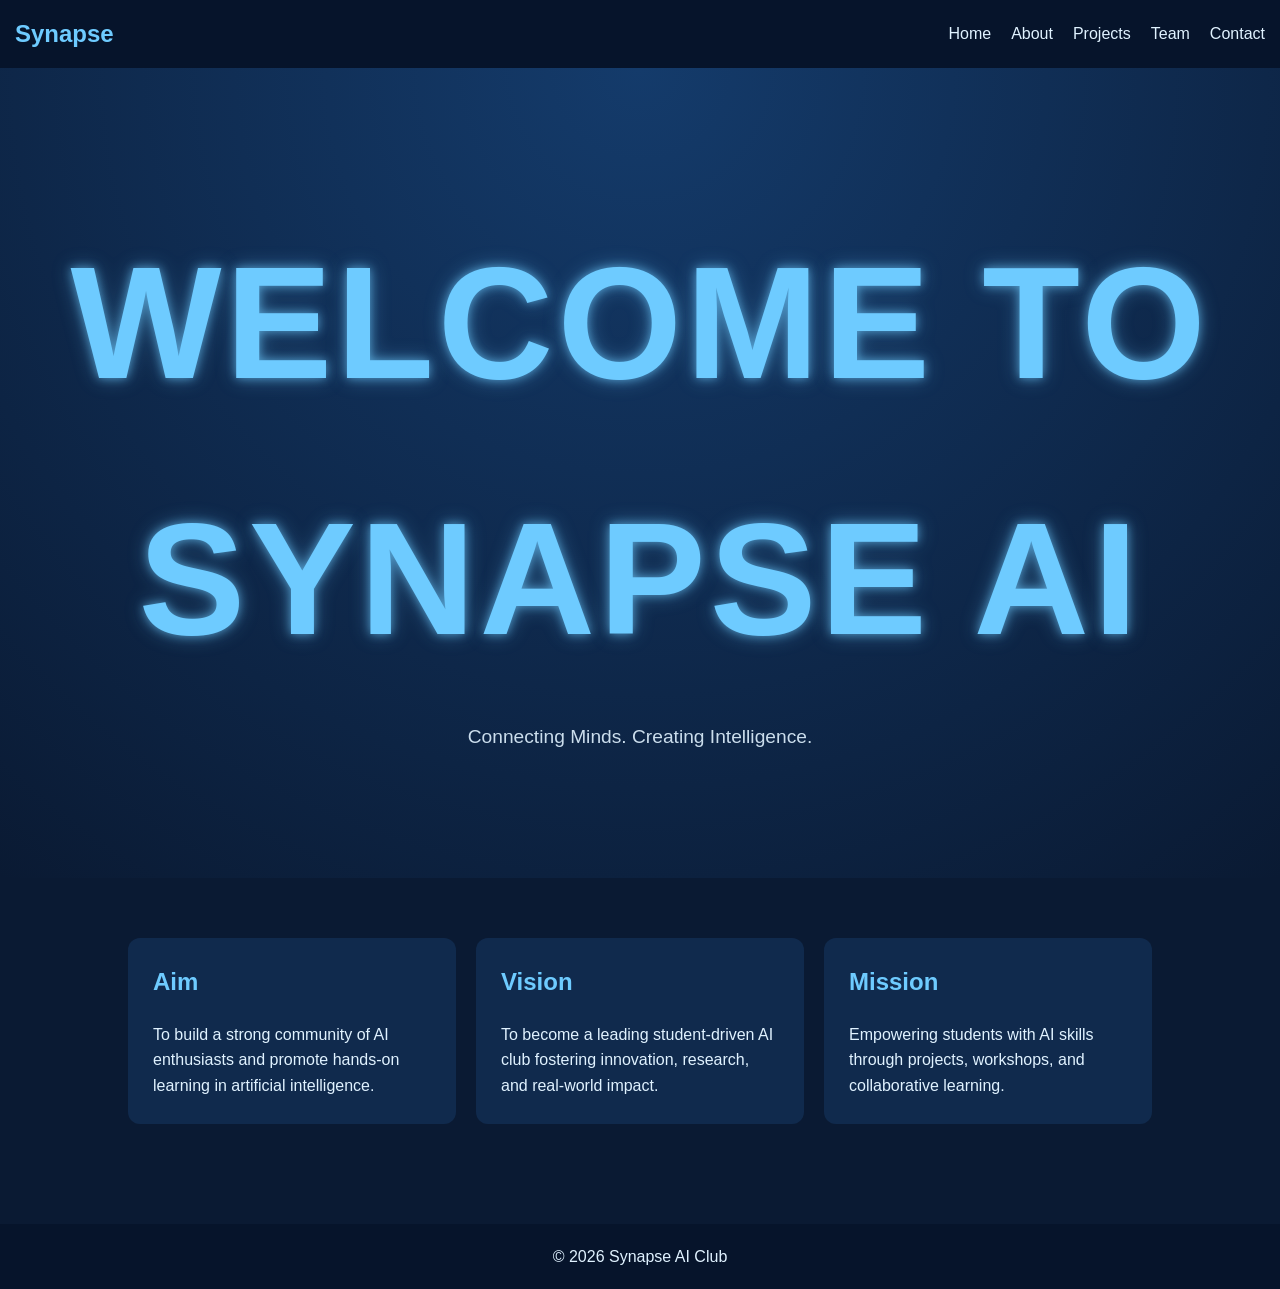
==== index.html @ 3f128b8f "First Commit" ====
<!DOCTYPE html>
<html>
<head>
    <title>Synapse AI Club</title>
    <link rel="stylesheet" href="style.css">
</head>
<body>

<nav>
    <h1>Synapse</h1>
    <ul>
        <li><a href="index.html">Home</a></li>
        <li><a href="about.html">About</a></li>
        <li><a href="projects.html">Projects</a></li>
        <li><a href="team.html">Team</a></li>
        <li><a href="contact.html">Contact</a></li>
    </ul>
</nav>

<section class="hero">
    <h1>WELCOME TO<br>SYNAPSE AI</h1>
    <p>Connecting Minds. Creating Intelligence.</p>
</section>


<section class="section">
    <div class="card-container">
        <div class="card">
            <h2>Aim</h2>
            <p>To build a strong community of AI enthusiasts and promote hands-on learning in artificial intelligence.</p>
        </div>

        <div class="card">
            <h2>Vision</h2>
            <p>To become a leading student-driven AI club fostering innovation, research, and real-world impact.</p>
        </div>

        <div class="card">
            <h2>Mission</h2>
            <p>Empowering students with AI skills through projects, workshops, and collaborative learning.</p>
        </div>
    </div>
</section>

<footer>
    <p>© 2026 Synapse AI Club</p>
</footer>

</body>
</html>
---- style.css ----
* {
    margin: 0;
    padding: 0;
    box-sizing: border-box;
    font-family: 'Segoe UI', sans-serif;
}

body {
    background-color: #0a1a33;
    color: #e0f2ff;
    line-height: 1.6;
}

/* Navbar */
nav {
    background: #06142b;
    padding: 15px;
    display: flex;
    justify-content: space-between;
    align-items: center;
}

nav h1 {
    color: #6ecbff;
}

nav ul {
    list-style: none;
    display: flex;
}

nav ul li {
    margin-left: 20px;
}

nav ul li a {
    text-decoration: none;
    color: #e0f2ff;
    transition: 0.3s;
}

nav ul li a:hover {
    color: #6ecbff;
}

/* Sections */
.section {
    padding: 60px 10%;
}

.section h2 {
    color: #6ecbff;
    margin-bottom: 20px;
}

.card-container {
    display: grid;
    grid-template-columns: repeat(auto-fit, minmax(250px, 1fr));
    gap: 20px;
}

.card {
    background: #102a4d;
    padding: 25px;
    border-radius: 12px;
    transition: 0.3s;
}

.card:hover {
    transform: translateY(-5px);
    background: #143b6b;
}

/* Buttons */
.btn {
    display: inline-block;
    margin-top: 15px;
    padding: 10px 20px;
    background: #6ecbff;
    color: #06142b;
    text-decoration: none;
    border-radius: 6px;
    font-weight: bold;
}

.btn:hover {
    background: #9bdcff;
}

/* Form */
form {
    max-width: 500px;
}

input, textarea {
    width: 100%;
    padding: 10px;
    margin: 10px 0;
    border: none;
    border-radius: 6px;
}

button {
    background: #6ecbff;
    border: none;
    padding: 10px 20px;
    font-weight: bold;
    border-radius: 6px;
    cursor: pointer;
}

button:hover {
    background: #9bdcff;
}

/* Footer */
footer {
    text-align: center;
    padding: 20px;
    background: #06142b;
    margin-top: 40px;
}

/* Hero Section */
.hero {
    height: 90vh;
    display: flex;
    flex-direction: column;
    justify-content: center;
    align-items: center;
    text-align: center;
    background: radial-gradient(circle at top, #143b6b, #0a1a33);
}

.hero h1 {
    font-family: 'Orbitron', sans-serif;
    font-size: 10rem;
    letter-spacing: 4px;
    color: #6ecbff;
    text-shadow: 
        0 0 10px rgba(110, 203, 255, 0.6),
        0 0 20px rgba(110, 203, 255, 0.4);
}

.hero p {
    margin-top: 15px;
    font-size: 1.2rem;
    opacity: 0.9;
}
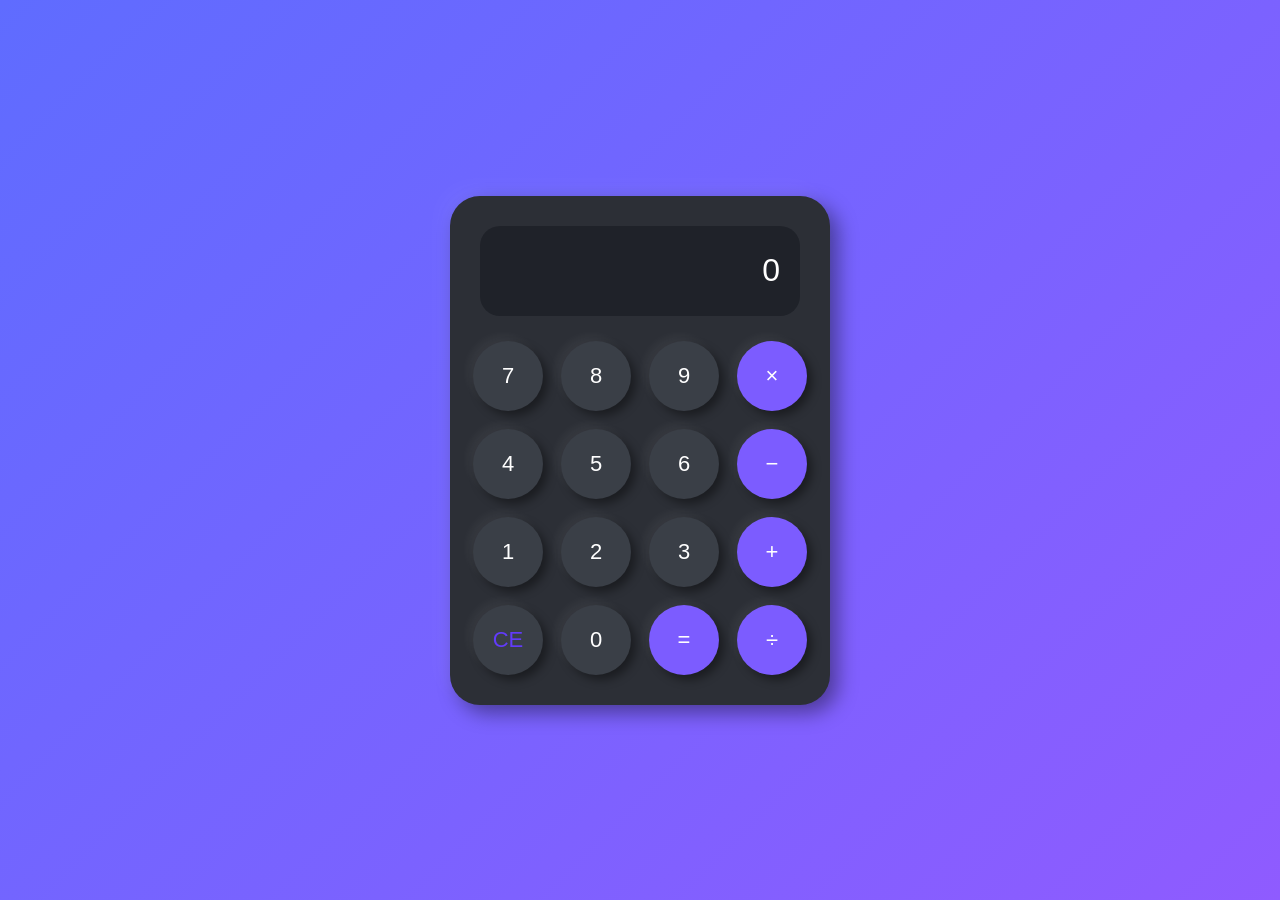
==== commit 1d294676: "Add files via upload" ====
--- a/index.html
+++ b/index.html
@@ -1,50 +1,39 @@
-<!DOCTYPE html>
-<html>
-<head>
-    <title>Synapse AI Club</title>
-    <link rel="stylesheet" href="style.css">
-</head>
-<body>
-
-<nav>
-    <h1>Synapse</h1>
-    <ul>
-        <li><a href="index.html">Home</a></li>
-        <li><a href="about.html">About</a></li>
-        <li><a href="projects.html">Projects</a></li>
-        <li><a href="team.html">Team</a></li>
-        <li><a href="contact.html">Contact</a></li>
-    </ul>
-</nav>
-
-<section class="hero">
-    <h1>WELCOME TO<br>SYNAPSE AI</h1>
-    <p>Connecting Minds. Creating Intelligence.</p>
-</section>
-
-
-<section class="section">
-    <div class="card-container">
-        <div class="card">
-            <h2>Aim</h2>
-            <p>To build a strong community of AI enthusiasts and promote hands-on learning in artificial intelligence.</p>
-        </div>
-
-        <div class="card">
-            <h2>Vision</h2>
-            <p>To become a leading student-driven AI club fostering innovation, research, and real-world impact.</p>
-        </div>
-
-        <div class="card">
-            <h2>Mission</h2>
-            <p>Empowering students with AI skills through projects, workshops, and collaborative learning.</p>
-        </div>
-    </div>
-</section>
-
-<footer>
-    <p>© 2026 Synapse AI Club</p>
-</footer>
-
-</body>
-</html>
+<!DOCTYPE html>
+<html lang="en">
+<head>
+    <meta charset="UTF-8">
+    <title>Calculator</title>
+    <link rel="stylesheet" href="style.css">
+</head>
+<body>
+
+<div class="calculator">
+    <div class="display" id="display">0</div>
+
+    <div class="buttons">
+        <button onclick="appendNumber('7')">7</button>
+        <button onclick="appendNumber('8')">8</button>
+        <button onclick="appendNumber('9')">9</button>
+        <button onclick="appendOperator('*')" class="operator">×</button>
+
+        <button onclick="appendNumber('4')">4</button>
+        <button onclick="appendNumber('5')">5</button>
+        <button onclick="appendNumber('6')">6</button>
+        <button onclick="appendOperator('-')" class="operator">−</button>
+
+        <button onclick="appendNumber('1')">1</button>
+        <button onclick="appendNumber('2')">2</button>
+        <button onclick="appendNumber('3')">3</button>
+        <button onclick="appendOperator('+')" class="operator">+</button>
+
+        <button onclick="clearDisplay()"class="ce-btn">CE</button>
+        <button onclick="appendNumber('0')">0</button>
+        <button onclick="calculate()"class='operator'>=</button>
+        <button onclick="appendOperator('/')" class="operator">÷</button>
+
+    </div>
+</div>
+
+<script src="script.js"></script>
+</body>
+</html>
--- a/style.css
+++ b/style.css
@@ -1,149 +1,81 @@
-* {
-    margin: 0;
-    padding: 0;
-    box-sizing: border-box;
-    font-family: 'Segoe UI', sans-serif;
-}
-
-body {
-    background-color: #0a1a33;
-    color: #e0f2ff;
-    line-height: 1.6;
-}
-
-/* Navbar */
-nav {
-    background: #06142b;
-    padding: 15px;
-    display: flex;
-    justify-content: space-between;
-    align-items: center;
-}
-
-nav h1 {
-    color: #6ecbff;
-}
-
-nav ul {
-    list-style: none;
-    display: flex;
-}
-
-nav ul li {
-    margin-left: 20px;
-}
-
-nav ul li a {
-    text-decoration: none;
-    color: #e0f2ff;
-    transition: 0.3s;
-}
-
-nav ul li a:hover {
-    color: #6ecbff;
-}
-
-/* Sections */
-.section {
-    padding: 60px 10%;
-}
-
-.section h2 {
-    color: #6ecbff;
-    margin-bottom: 20px;
-}
-
-.card-container {
-    display: grid;
-    grid-template-columns: repeat(auto-fit, minmax(250px, 1fr));
-    gap: 20px;
-}
-
-.card {
-    background: #102a4d;
-    padding: 25px;
-    border-radius: 12px;
-    transition: 0.3s;
-}
-
-.card:hover {
-    transform: translateY(-5px);
-    background: #143b6b;
-}
-
-/* Buttons */
-.btn {
-    display: inline-block;
-    margin-top: 15px;
-    padding: 10px 20px;
-    background: #6ecbff;
-    color: #06142b;
-    text-decoration: none;
-    border-radius: 6px;
-    font-weight: bold;
-}
-
-.btn:hover {
-    background: #9bdcff;
-}
-
-/* Form */
-form {
-    max-width: 500px;
-}
-
-input, textarea {
-    width: 100%;
-    padding: 10px;
-    margin: 10px 0;
-    border: none;
-    border-radius: 6px;
-}
-
-button {
-    background: #6ecbff;
-    border: none;
-    padding: 10px 20px;
-    font-weight: bold;
-    border-radius: 6px;
-    cursor: pointer;
-}
-
-button:hover {
-    background: #9bdcff;
-}
-
-/* Footer */
-footer {
-    text-align: center;
-    padding: 20px;
-    background: #06142b;
-    margin-top: 40px;
-}
-
-/* Hero Section */
-.hero {
-    height: 90vh;
-    display: flex;
-    flex-direction: column;
-    justify-content: center;
-    align-items: center;
-    text-align: center;
-    background: radial-gradient(circle at top, #143b6b, #0a1a33);
-}
-
-.hero h1 {
-    font-family: 'Orbitron', sans-serif;
-    font-size: 10rem;
-    letter-spacing: 4px;
-    color: #6ecbff;
-    text-shadow: 
-        0 0 10px rgba(110, 203, 255, 0.6),
-        0 0 20px rgba(110, 203, 255, 0.4);
-}
-
-.hero p {
-    margin-top: 15px;
-    font-size: 1.2rem;
-    opacity: 0.9;
-}
+* {
+    margin: 0;
+    padding: 0;
+    box-sizing: border-box;
+    font-family: 'Segoe UI', sans-serif;
+}
+
+body {
+    height: 100vh;
+    display: flex;
+    justify-content: center;
+    align-items: center;
+    background: linear-gradient(135deg, #5f6cff, #8f5bff);
+}
+
+.calculator {
+    background: #2c2f36;
+    padding: 30px; /* FIXED */
+    border-radius: 30px;
+    width: 380px;  /* Increased for proper fit */
+    box-shadow: 
+        8px 8px 20px rgba(0,0,0,0.4),
+        -8px -8px 20px rgba(255,255,255,0.05);
+}
+
+.display {
+    background: #1f2229;
+    height: 90px;
+    border-radius: 20px;
+    margin-bottom: 25px;
+    display: flex;
+    justify-content: flex-end;
+    align-items: center;
+    padding: 20px;
+    font-size: 32px;
+    color: #fff;
+    overflow-x: auto;
+}
+
+.buttons {
+    display: grid;
+    grid-template-columns: repeat(4, 70px); /* Match button size */
+    justify-content: center;
+    gap: 18px;
+}
+
+button {
+    width: 70px;          
+    height: 70px;
+    border-radius: 50%;  
+    border: none;
+    font-size: 22px;
+    cursor: pointer;
+    color: white;
+    background: #3a3f47;
+    box-shadow: 
+        5px 5px 10px rgba(0,0,0,0.4),
+        -5px -5px 10px rgba(255,255,255,0.05);
+    transition: 0.2s;
+}
+
+button:active {
+    transform: scale(0.95);
+}
+
+.operator {
+    background: #7c5cff;
+}
+
+.equal {
+    background: #a66bff;
+}
+
+/* Remove span since buttons are circular */
+.zero {
+    grid-column: span 1;
+}
+
+.ce-btn {
+    color: #623bfa;
+}
